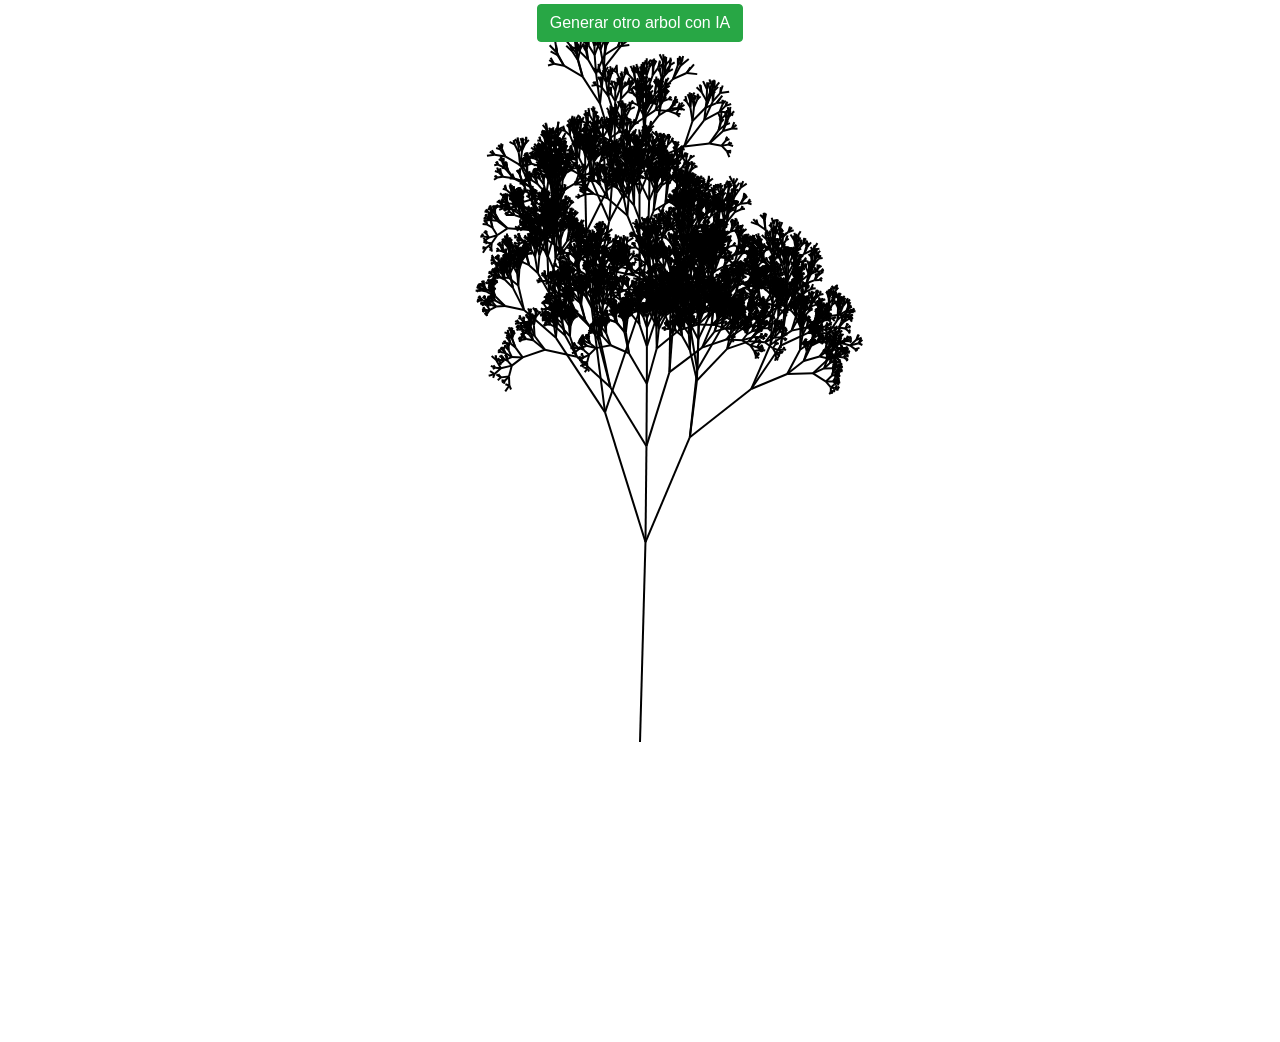
==== index.html @ b11f2bba "Add files via upload" ====
<!DOCTYPE html>
<html lang="en">
<head>
    <meta charset="UTF-8">
    <meta name="viewport" content="width=device-width, initial-scale=1.0">
    <link rel="stylesheet" href="https://cdn.jsdelivr.net/npm/bootstrap@4.3.1/dist/css/bootstrap.min.css" integrity="sha384-ggOyR0iXCbMQv3Xipma34MD+dH/1fQ784/j6cY/iJTQUOhcWr7x9JvoRxT2MZw1T" crossorigin="anonymous">
    <style>
        canvas {
            display: block;
        }
        *{
            margin:0;

        }
    </style>
    <title>Tree Visualization</title>
</head>
<body>
    <div class="d-flex justify-content-center">
        <a href="index.html"><button class="btn btn-success mt-1">Generar otro arbol con IA</button></a>
    </div>
    <div class="d-flex justify-content-center">
        <canvas id="treeCanvas" width="1000" height="1000"></canvas>
    </div>
    <script>
        var pi = Math.PI;
        function tree(x, y, angle, depth, branch_length, ctx) {
            if (depth === 0) {
                return;
            }
            
            let x2 = x + Math.cos(angle*(pi/180)-pi/2) * branch_length;
            let y2 = y + Math.sin(angle*(pi/180)-pi/2) * branch_length;
            /* console.log(x2)
            console.log(y2)
            console.log(angle*(pi/180)) */
            ctx.strokeStyle = 'black';
            ctx.lineWidth = 2;
            ctx.beginPath();
            ctx.moveTo(x, y);
            ctx.lineTo(x2, y2);
            ctx.stroke();
        
            //arboles de rama
            /* tree(x2, y2, angle - 60 / (1.5 + Math.random() * 2.5), depth - 1, branch_length/(1.2+Math.random()), ctx);
            tree(x2, y2, angle + 60 / (1.5 + Math.random() * 2.5), depth - 1, branch_length/(1.2+Math.random()), ctx); */

            tree(x2, y2, angle - 60 / (1.5 + Math.random() * 2.5), depth - 1, branch_length/(1.2+Math.random()), ctx);
            tree(x2, y2, angle + 60 / (1.5 + Math.random() * 2.5), depth - 1, branch_length/(1.2+Math.random()), ctx);
            tree(x2, y2, angle/ (1.5 + Math.random() * 2.5), depth - 1, branch_length/(1.2+Math.random()), ctx);
        }

        function drawTree() {
            const canvas = document.getElementById('treeCanvas');
            const ctx = canvas.getContext('2d');
            ctx.clearRect(0, 0, canvas.width, canvas.height);

            tree(500, 700, Math.PI / 2, 10, 200, ctx);
        }

        drawTree();
    </script>
</body>
</html>
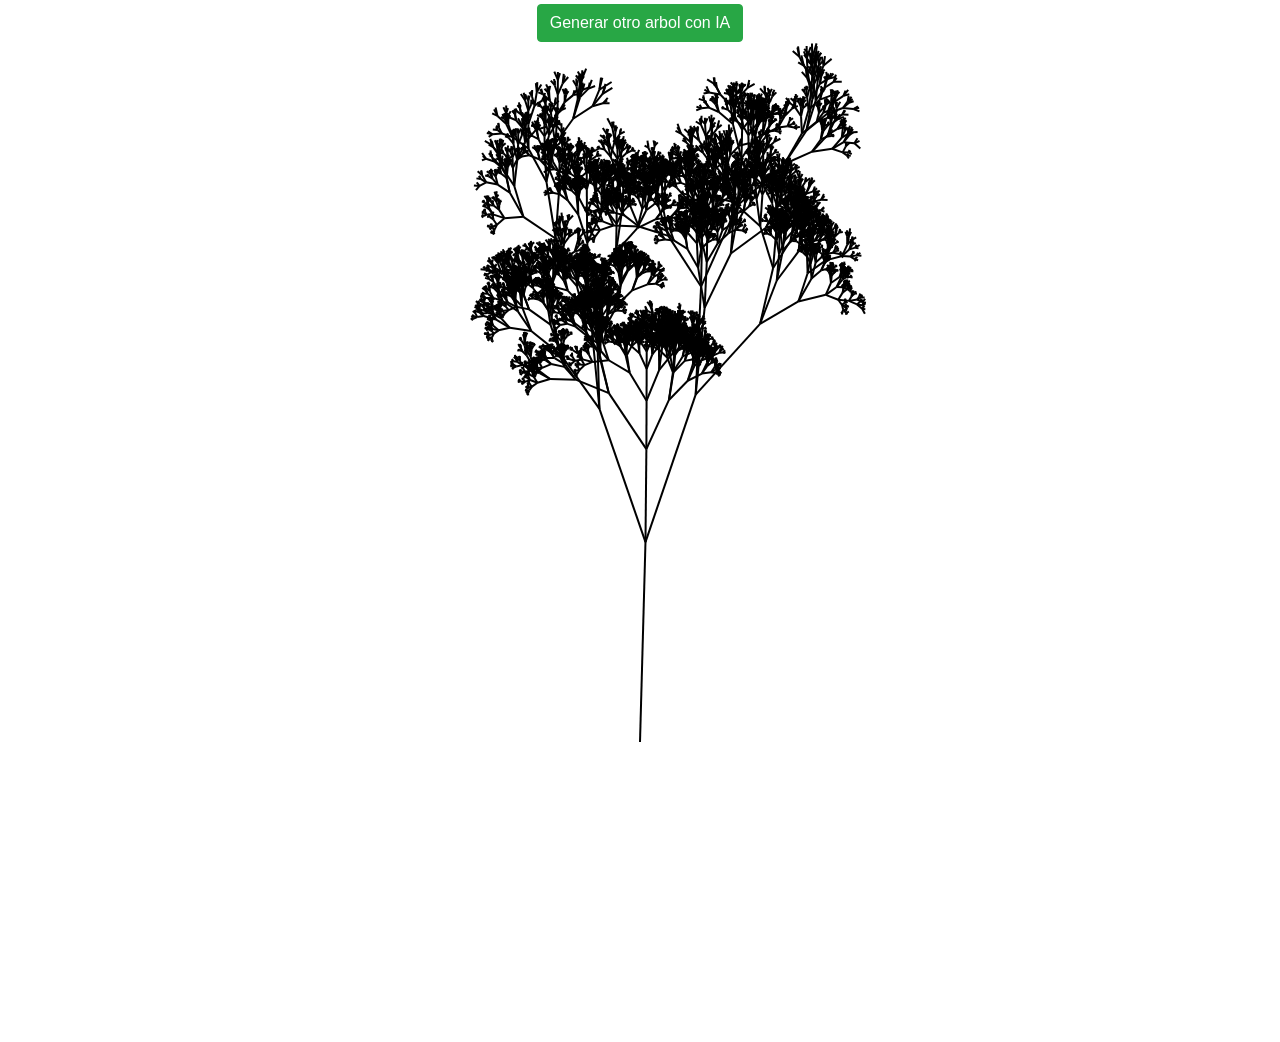
==== commit 47621105: "Update index.html" ====
--- a/index.html
+++ b/index.html
@@ -13,7 +13,7 @@
 
         }
     </style>
-    <title>Tree Visualization</title>
+    <title>Document</title>
 </head>
 <body>
     <div class="d-flex justify-content-center">
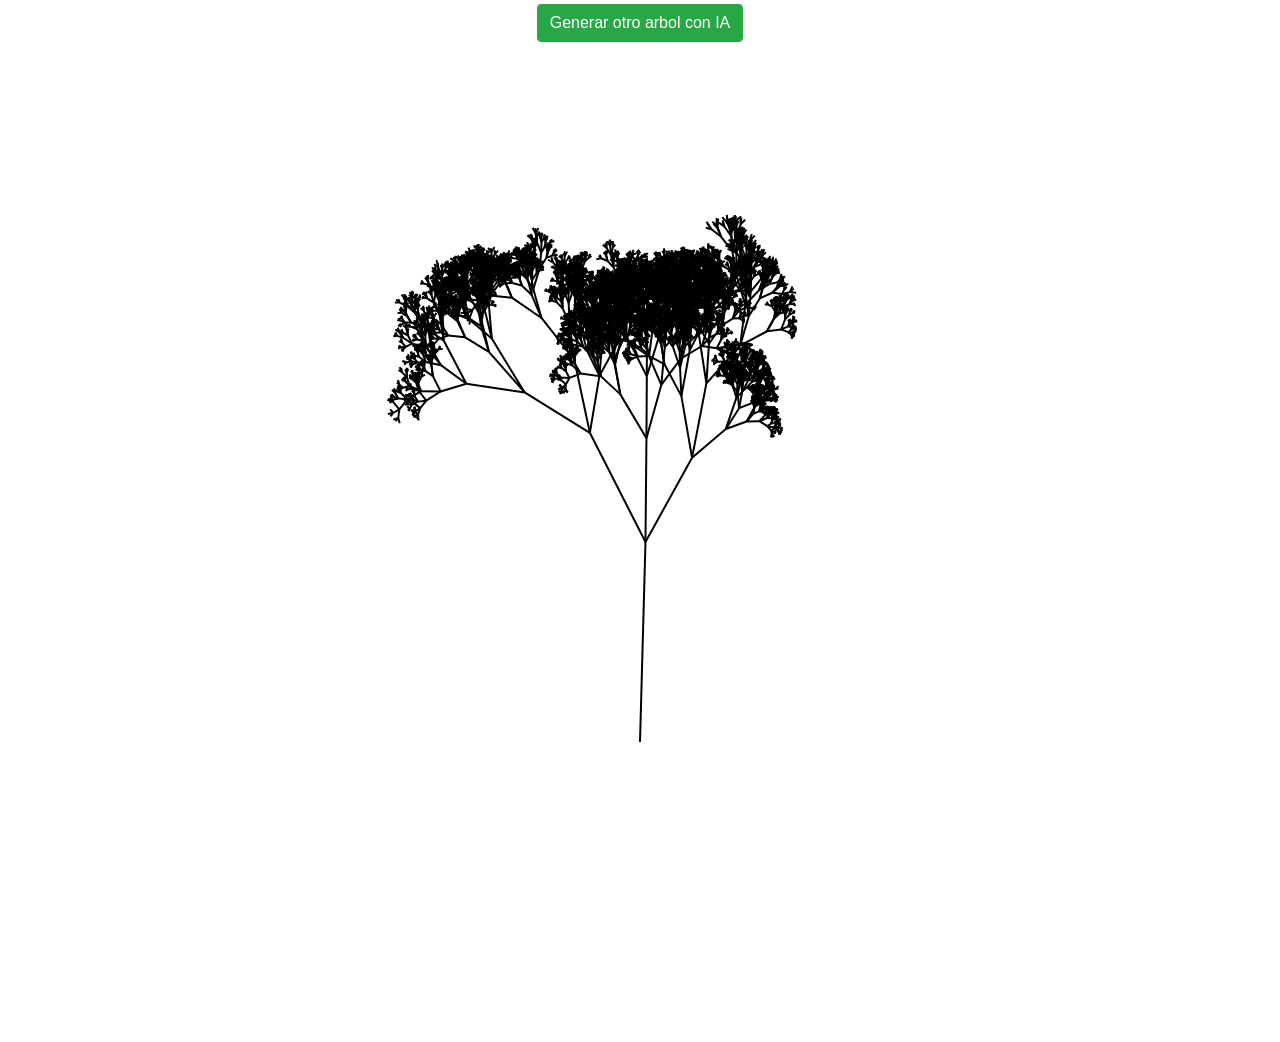
==== commit 3f139914: "Update index.html" ====
--- a/index.html
+++ b/index.html
@@ -13,7 +13,7 @@
 
         }
     </style>
-    <title>Document</title>
+    <title>Genera arbol</title>
 </head>
 <body>
     <div class="d-flex justify-content-center">
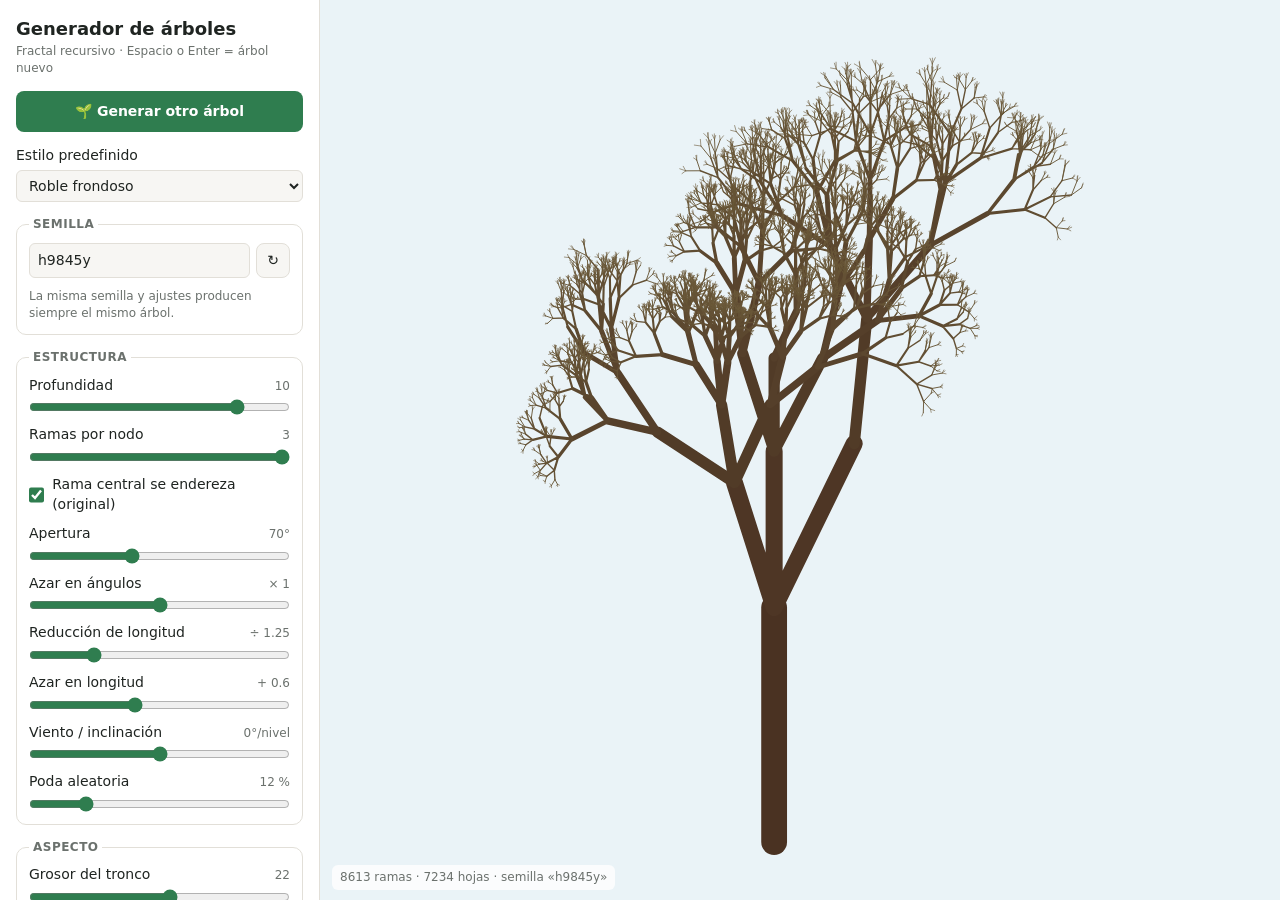
==== commit 74a699ec: "Rediseña el generador de árboles con controles, semilla, animación y exportación Mantiene el método " ====
--- a/index.html
+++ b/index.html
@@ -1,64 +1,571 @@
 <!DOCTYPE html>
-<html lang="en">
+<html lang="es">
 <head>
-    <meta charset="UTF-8">
-    <meta name="viewport" content="width=device-width, initial-scale=1.0">
-    <link rel="stylesheet" href="https://cdn.jsdelivr.net/npm/bootstrap@4.3.1/dist/css/bootstrap.min.css" integrity="sha384-ggOyR0iXCbMQv3Xipma34MD+dH/1fQ784/j6cY/iJTQUOhcWr7x9JvoRxT2MZw1T" crossorigin="anonymous">
-    <style>
-        canvas {
-            display: block;
-        }
-        *{
-            margin:0;
-
-        }
-    </style>
-    <title>Genera arbol</title>
+<meta charset="UTF-8">
+<meta name="viewport" content="width=device-width, initial-scale=1.0">
+<title>Generador de árboles</title>
+<meta name="description" content="Generador de árboles fractales recursivos con semilla, animación de crecimiento y exportación a PNG.">
+<style>
+  :root {
+    --bg: #f4f2ee;
+    --panel: #ffffff;
+    --text: #1f2421;
+    --muted: #6b716d;
+    --border: #e2dfd8;
+    --accent: #2f7d4f;
+    --accent-text: #ffffff;
+    --input: #f7f6f3;
+  }
+  @media (prefers-color-scheme: dark) {
+    :root {
+      --bg: #151816;
+      --panel: #1e2320;
+      --text: #e8ebe9;
+      --muted: #9aa39e;
+      --border: #2e3531;
+      --accent: #4caf78;
+      --accent-text: #0e1410;
+      --input: #262c28;
+    }
+  }
+  * { box-sizing: border-box; margin: 0; }
+  html, body { height: 100%; }
+  body {
+    background: var(--bg);
+    color: var(--text);
+    font: 14px/1.4 system-ui, -apple-system, "Segoe UI", Roboto, sans-serif;
+    display: grid;
+    grid-template-columns: 320px 1fr;
+    height: 100vh;
+    overflow: hidden;
+  }
+  aside {
+    background: var(--panel);
+    border-right: 1px solid var(--border);
+    overflow-y: auto;
+    padding: 16px;
+    display: flex;
+    flex-direction: column;
+    gap: 14px;
+  }
+  h1 { font-size: 18px; font-weight: 650; }
+  h1 small { display: block; font-size: 12px; font-weight: 400; color: var(--muted); margin-top: 2px; }
+  fieldset { border: 1px solid var(--border); border-radius: 10px; padding: 10px 12px 12px; display: flex; flex-direction: column; gap: 10px; }
+  legend { font-size: 12px; font-weight: 600; text-transform: uppercase; letter-spacing: .04em; color: var(--muted); padding: 0 4px; }
+  label { display: flex; flex-direction: column; gap: 4px; }
+  .row { display: flex; justify-content: space-between; align-items: baseline; gap: 8px; }
+  .row output { font-variant-numeric: tabular-nums; color: var(--muted); font-size: 12px; }
+  input[type=range] { width: 100%; accent-color: var(--accent); }
+  input[type=text], select {
+    width: 100%; padding: 6px 8px; border-radius: 6px;
+    border: 1px solid var(--border); background: var(--input); color: var(--text); font: inherit;
+  }
+  .colors { display: grid; grid-template-columns: repeat(2, 1fr); gap: 8px; }
+  .colors label { flex-direction: row; align-items: center; gap: 8px; font-size: 13px; }
+  input[type=color] { width: 32px; height: 26px; border: 1px solid var(--border); border-radius: 6px; padding: 0; background: none; cursor: pointer; }
+  .check { flex-direction: row; align-items: center; gap: 8px; cursor: pointer; }
+  .check input { accent-color: var(--accent); width: 16px; height: 16px; }
+  .seed { display: flex; gap: 6px; }
+  .seed input { flex: 1; }
+  button {
+    font: inherit; border-radius: 8px; border: 1px solid var(--border);
+    background: var(--input); color: var(--text); padding: 7px 10px; cursor: pointer;
+  }
+  button:hover { filter: brightness(0.96); }
+  button.primary { background: var(--accent); color: var(--accent-text); border-color: transparent; font-weight: 600; padding: 10px; }
+  .actions { display: grid; grid-template-columns: 1fr 1fr; gap: 8px; }
+  .hint { font-size: 12px; color: var(--muted); }
+  main { position: relative; min-width: 0; min-height: 0; }
+  canvas { display: block; width: 100%; height: 100%; }
+  #stats {
+    position: absolute; left: 12px; bottom: 10px; font-size: 12px; color: var(--muted);
+    background: color-mix(in srgb, var(--panel) 80%, transparent); padding: 4px 8px; border-radius: 6px;
+  }
+  #toast {
+    position: absolute; top: 12px; left: 50%; transform: translateX(-50%);
+    background: var(--text); color: var(--bg); padding: 6px 12px; border-radius: 8px;
+    font-size: 13px; opacity: 0; transition: opacity .2s; pointer-events: none;
+  }
+  #toast.show { opacity: 1; }
+  @media (max-width: 760px) {
+    body { grid-template-columns: 1fr; grid-template-rows: 60vh auto; height: auto; overflow: auto; }
+    main { grid-row: 1; height: 60vh; }
+    aside { grid-row: 2; border-right: 0; border-top: 1px solid var(--border); overflow: visible; }
+  }
+</style>
 </head>
 <body>
-    <div class="d-flex justify-content-center">
-        <a href="index.html"><button class="btn btn-success mt-1">Generar otro arbol con IA</button></a>
+<aside>
+  <h1>Generador de árboles <small>Fractal recursivo · Espacio o Enter = árbol nuevo</small></h1>
+
+  <button class="primary" id="btnNew">🌱 Generar otro árbol</button>
+
+  <label>Estilo predefinido
+    <select id="preset"></select>
+  </label>
+
+  <fieldset>
+    <legend>Semilla</legend>
+    <div class="seed">
+      <input type="text" id="seed" spellcheck="false" aria-label="Semilla">
+      <button id="btnRedraw" title="Volver a dibujar con esta semilla">↻</button>
     </div>
-    <div class="d-flex justify-content-center">
-        <canvas id="treeCanvas" width="1000" height="1000"></canvas>
+    <span class="hint">La misma semilla y ajustes producen siempre el mismo árbol.</span>
+  </fieldset>
+
+  <fieldset>
+    <legend>Estructura</legend>
+    <label><span class="row">Profundidad <output id="depthOut"></output></span>
+      <input type="range" id="depth" min="1" max="18" step="1"></label>
+    <label><span class="row">Ramas por nodo <output id="branchesOut"></output></span>
+      <input type="range" id="branches" min="2" max="3" step="1"></label>
+    <label class="check"><input type="checkbox" id="centerPull"> Rama central se endereza (original)</label>
+    <label><span class="row">Apertura <output id="spreadOut"></output></span>
+      <input type="range" id="spread" min="0" max="180" step="1"></label>
+    <label><span class="row">Azar en ángulos <output id="angleRandOut"></output></span>
+      <input type="range" id="angleRand" min="0" max="2" step="0.05"></label>
+    <label><span class="row">Reducción de longitud <output id="shrinkOut"></output></span>
+      <input type="range" id="shrink" min="1.02" max="2" step="0.01"></label>
+    <label><span class="row">Azar en longitud <output id="lenRandOut"></output></span>
+      <input type="range" id="lenRand" min="0" max="1.5" step="0.05"></label>
+    <label><span class="row">Viento / inclinación <output id="windOut"></output></span>
+      <input type="range" id="wind" min="-15" max="15" step="0.5"></label>
+    <label><span class="row">Poda aleatoria <output id="pruneOut"></output></span>
+      <input type="range" id="prune" min="0" max="0.6" step="0.01"></label>
+  </fieldset>
+
+  <fieldset>
+    <legend>Aspecto</legend>
+    <label><span class="row">Grosor del tronco <output id="trunkWidthOut"></output></span>
+      <input type="range" id="trunkWidth" min="0.5" max="40" step="0.5"></label>
+    <label><span class="row">Adelgazamiento <output id="taperOut"></output></span>
+      <input type="range" id="taper" min="0.4" max="1" step="0.01"></label>
+    <label><span class="row">Tamaño de hojas <output id="leafSizeOut"></output></span>
+      <input type="range" id="leafSize" min="0" max="12" step="0.5"></label>
+    <label><span class="row">Densidad de hojas <output id="leafDensityOut"></output></span>
+      <input type="range" id="leafDensity" min="0" max="1" step="0.05"></label>
+    <div class="colors">
+      <label><input type="color" id="trunkColor"> Tronco</label>
+      <label><input type="color" id="tipColor"> Puntas</label>
+      <label><input type="color" id="leafColor"> Hojas</label>
+      <label><input type="color" id="bgColor"> Fondo</label>
     </div>
-    <script>
-        var pi = Math.PI;
-        function tree(x, y, angle, depth, branch_length, ctx) {
-            if (depth === 0) {
-                return;
-            }
-            
-            let x2 = x + Math.cos(angle*(pi/180)-pi/2) * branch_length;
-            let y2 = y + Math.sin(angle*(pi/180)-pi/2) * branch_length;
-            /* console.log(x2)
-            console.log(y2)
-            console.log(angle*(pi/180)) */
-            ctx.strokeStyle = 'black';
-            ctx.lineWidth = 2;
-            ctx.beginPath();
-            ctx.moveTo(x, y);
-            ctx.lineTo(x2, y2);
-            ctx.stroke();
-        
-            //arboles de rama
-            /* tree(x2, y2, angle - 60 / (1.5 + Math.random() * 2.5), depth - 1, branch_length/(1.2+Math.random()), ctx);
-            tree(x2, y2, angle + 60 / (1.5 + Math.random() * 2.5), depth - 1, branch_length/(1.2+Math.random()), ctx); */
-
-            tree(x2, y2, angle - 60 / (1.5 + Math.random() * 2.5), depth - 1, branch_length/(1.2+Math.random()), ctx);
-            tree(x2, y2, angle + 60 / (1.5 + Math.random() * 2.5), depth - 1, branch_length/(1.2+Math.random()), ctx);
-            tree(x2, y2, angle/ (1.5 + Math.random() * 2.5), depth - 1, branch_length/(1.2+Math.random()), ctx);
-        }
-
-        function drawTree() {
-            const canvas = document.getElementById('treeCanvas');
-            const ctx = canvas.getContext('2d');
-            ctx.clearRect(0, 0, canvas.width, canvas.height);
-
-            tree(500, 700, Math.PI / 2, 10, 200, ctx);
-        }
-
-        drawTree();
-    </script>
+    <label class="check"><input type="checkbox" id="transparent"> Fondo transparente al exportar</label>
+  </fieldset>
+
+  <fieldset>
+    <legend>Animación</legend>
+    <label class="check"><input type="checkbox" id="animate"> Animar el crecimiento</label>
+    <label><span class="row">Duración <output id="durationOut"></output></span>
+      <input type="range" id="duration" min="0.3" max="6" step="0.1"></label>
+  </fieldset>
+
+  <div class="actions">
+    <button id="btnPng">⬇ Descargar PNG</button>
+    <button id="btnLink">🔗 Copiar enlace</button>
+  </div>
+</aside>
+
+<main>
+  <canvas id="treeCanvas"></canvas>
+  <div id="stats"></div>
+  <div id="toast"></div>
+</main>
+
+<script>
+'use strict';
+
+/* ---------- Ajustes y estilos predefinidos ---------- */
+
+// "Clásico" reproduce el método original: 3 ramas, apertura 60°, divisor de ángulo
+// 1.5 + azar·2.5, divisor de longitud 1.2 + azar, rama central = ángulo / divisor.
+const PRESETS = {
+  'Clásico (original)': {
+    depth: 10, branches: 3, centerPull: true, spread: 60, angleRand: 1, shrink: 1.2, lenRand: 1,
+    wind: 0, prune: 0, trunkWidth: 2, taper: 1, leafSize: 0, leafDensity: 0,
+    trunkColor: '#000000', tipColor: '#000000', leafColor: '#3c8d3c', bgColor: '#ffffff'
+  },
+  'Roble frondoso': {
+    depth: 10, branches: 3, centerPull: true, spread: 70, angleRand: 1, shrink: 1.25, lenRand: 0.6,
+    wind: 0, prune: 0.12, trunkWidth: 22, taper: 0.66, leafSize: 5, leafDensity: 0.9,
+    trunkColor: '#4a3222', tipColor: '#6b5a3a', leafColor: '#3f8f3a', bgColor: '#eaf3f7'
+  },
+  'Cerezo en flor': {
+    depth: 11, branches: 3, centerPull: true, spread: 75, angleRand: 1.2, shrink: 1.28, lenRand: 0.5,
+    wind: 0.8, prune: 0.18, trunkWidth: 16, taper: 0.65, leafSize: 4.5, leafDensity: 0.85,
+    trunkColor: '#3b2a2a', tipColor: '#5a3f3f', leafColor: '#f4a7c0', bgColor: '#fdf6f0'
+  },
+  'Otoño': {
+    depth: 10, branches: 3, centerPull: true, spread: 65, angleRand: 1, shrink: 1.24, lenRand: 0.7,
+    wind: -1.2, prune: 0.15, trunkWidth: 18, taper: 0.67, leafSize: 5, leafDensity: 0.75,
+    trunkColor: '#3d2b1f', tipColor: '#6e4b2a', leafColor: '#e0762b', bgColor: '#f7ecd9'
+  },
+  'Sauce al viento': {
+    depth: 13, branches: 2, centerPull: false, spread: 38, angleRand: 0.8, shrink: 1.12, lenRand: 0.25,
+    wind: 6, prune: 0.05, trunkWidth: 14, taper: 0.75, leafSize: 2.5, leafDensity: 0.7,
+    trunkColor: '#3a3326', tipColor: '#7a8a4a', leafColor: '#9cc26a', bgColor: '#eef3e6'
+  },
+  'Invierno nocturno': {
+    depth: 12, branches: 2, centerPull: false, spread: 50, angleRand: 1.3, shrink: 1.18, lenRand: 0.4,
+    wind: 0, prune: 0.08, trunkWidth: 12, taper: 0.72, leafSize: 1.5, leafDensity: 0.25,
+    trunkColor: '#c9d6e3', tipColor: '#7f93a8', leafColor: '#ffffff', bgColor: '#0f1724'
+  },
+  'Neón': {
+    depth: 11, branches: 3, centerPull: false, spread: 90, angleRand: 0.6, shrink: 1.35, lenRand: 0.3,
+    wind: 0, prune: 0, trunkWidth: 6, taper: 0.8, leafSize: 2, leafDensity: 1,
+    trunkColor: '#ff3cac', tipColor: '#2b86c5', leafColor: '#00ffd5', bgColor: '#0b0b12'
+  }
+};
+
+const NUMERIC = ['depth', 'branches', 'spread', 'angleRand', 'shrink', 'lenRand', 'wind', 'prune',
+  'trunkWidth', 'taper', 'leafSize', 'leafDensity', 'duration'];
+const COLORS = ['trunkColor', 'tipColor', 'leafColor', 'bgColor'];
+const BOOLS = ['centerPull', 'transparent', 'animate'];
+const FORMAT = {
+  spread: v => v + '°', wind: v => v + '°/nivel', prune: v => Math.round(v * 100) + ' %',
+  leafDensity: v => Math.round(v * 100) + ' %', duration: v => v + ' s',
+  shrink: v => '÷ ' + v, angleRand: v => '× ' + v, lenRand: v => '+ ' + v
+};
+const MAX_SEGMENTS = 350000;
+
+const $ = id => document.getElementById(id);
+const canvas = $('treeCanvas');
+const ctx = canvas.getContext('2d');
+
+let params = {};
+let tree = null;
+let anim = null;
+
+/* ---------- Números aleatorios con semilla ---------- */
+
+function hashString(str) {
+  let h = 1779033703 ^ str.length;
+  for (let i = 0; i < str.length; i++) {
+    h = Math.imul(h ^ str.charCodeAt(i), 3432918353);
+    h = (h << 13) | (h >>> 19);
+  }
+  return h >>> 0;
+}
+
+function mulberry32(a) {
+  return function () {
+    a |= 0; a = (a + 0x6D2B79F5) | 0;
+    let t = Math.imul(a ^ (a >>> 15), 1 | a);
+    t = (t + Math.imul(t ^ (t >>> 7), 61 | t)) ^ t;
+    return ((t ^ (t >>> 14)) >>> 0) / 4294967296;
+  };
+}
+
+function randomSeed() {
+  return Math.random().toString(36).slice(2, 8);
+}
+
+/* ---------- Generación (mismo método recursivo del original) ---------- */
+
+function maxDepthFor(branches) {
+  let total = 0, n = 1, d = 0;
+  while (total + n <= MAX_SEGMENTS) { total += n; n *= branches; d++; }
+  return d;
+}
+
+function buildTree(p) {
+  const rand = mulberry32(hashString(p.seed));
+  const depth = Math.min(p.depth, maxDepthFor(p.branches));
+  const levels = Array.from({ length: depth }, () => []);
+  const tips = [];
+  const angleDivMin = 1.5, angleDivRange = 2.5 * p.angleRand;
+  const pi = Math.PI;
+
+  // Igual que tree(x, y, angle, depth, branch_length) del original:
+  // cada rama se dibuja y genera hijas con ángulo ± apertura / (1.5 + azar·2.5)
+  // y longitud / (1.2 + azar).
+  function tree(x, y, angle, d, len) {
+    const x2 = x + Math.cos(angle * (pi / 180) - pi / 2) * len;
+    const y2 = y + Math.sin(angle * (pi / 180) - pi / 2) * len;
+    levels[depth - d].push(x, y, x2, y2);
+
+    if (d === 1) { tips.push(x2, y2, angle); return; }
+
+    const next = a => {
+      if (p.prune > 0 && rand() < p.prune) return;
+      tree(x2, y2, a + p.wind, d - 1, len / (p.shrink + rand() * p.lenRand));
+    };
+    next(angle - p.spread / (angleDivMin + rand() * angleDivRange));
+    next(angle + p.spread / (angleDivMin + rand() * angleDivRange));
+    if (p.branches === 3) {
+      next(p.centerPull ? angle / (angleDivMin + rand() * angleDivRange) : angle);
+    }
+  }
+  tree(0, 0, 0, depth, 200);
+
+  // Hojas en las puntas, con ligera variación de tono agrupada en 5 tonos
+  const leaves = [[], [], [], [], []];
+  if (p.leafSize > 0 && p.leafDensity > 0) {
+    for (let i = 0; i < tips.length; i += 3) {
+      const count = rand() < p.leafDensity ? (rand() < 0.5 ? 1 : 2) : 0;
+      for (let k = 0; k < count; k++) {
+        const r = p.leafSize * (0.6 + rand() * 0.8);
+        const ox = (rand() - 0.5) * p.leafSize * 2;
+        const oy = (rand() - 0.5) * p.leafSize * 2;
+        leaves[Math.floor(rand() * 5)].push(tips[i] + ox, tips[i + 1] + oy, r);
+      }
+    }
+  }
+
+  // Caja envolvente para ajustar el árbol al lienzo
+  let minX = Infinity, minY = Infinity, maxX = -Infinity, maxY = -Infinity;
+  const extend = (x, y, pad) => {
+    if (x - pad < minX) minX = x - pad; if (x + pad > maxX) maxX = x + pad;
+    if (y - pad < minY) minY = y - pad; if (y + pad > maxY) maxY = y + pad;
+  };
+  levels.forEach((seg, i) => {
+    const pad = widthAt(p, i, depth) / 2;
+    for (let j = 0; j < seg.length; j += 4) { extend(seg[j], seg[j + 1], pad); extend(seg[j + 2], seg[j + 3], pad); }
+  });
+  leaves.forEach(g => { for (let j = 0; j < g.length; j += 3) extend(g[j], g[j + 1], g[j + 2]); });
+
+  const segments = levels.reduce((s, l) => s + l.length / 4, 0);
+  const leafCount = leaves.reduce((s, l) => s + l.length / 3, 0);
+  return { levels, leaves, depth, segments, leafCount, bounds: { minX, minY, maxX, maxY } };
+}
+
+function widthAt(p, level) {
+  return Math.max(0.35, p.trunkWidth * Math.pow(p.taper, level));
+}
+
+/* ---------- Dibujo ---------- */
+
+function hexToRgb(hex) {
+  const n = parseInt(hex.slice(1), 16);
+  return [(n >> 16) & 255, (n >> 8) & 255, n & 255];
+}
+function mix(a, b, t) {
+  const A = hexToRgb(a), B = hexToRgb(b);
+  return `rgb(${A.map((v, i) => Math.round(v + (B[i] - v) * t)).join(',')})`;
+}
+function shade(hex, amount) {
+  const c = hexToRgb(hex).map(v => Math.max(0, Math.min(255, Math.round(v + amount))));
+  return `rgb(${c.join(',')})`;
+}
+
+// progress: número de niveles dibujados (puede ser fraccionario); Infinity = completo
+function render(target, W, H, p, t, progress = Infinity, transparent = false) {
+  target.save();
+  target.clearRect(0, 0, W, H);
+  if (!transparent) { target.fillStyle = p.bgColor; target.fillRect(0, 0, W, H); }
+
+  const b = t.bounds;
+  const bw = b.maxX - b.minX, bh = b.maxY - b.minY;
+  const pad = Math.min(W, H) * 0.05;
+  const s = Math.min((W - pad * 2) / bw, (H - pad * 2) / bh);
+  // Centrado horizontal, apoyado en la base del lienzo
+  target.translate(W / 2 - (b.minX + bw / 2) * s, H - pad - b.maxY * s);
+  target.scale(s, s);
+  target.lineCap = 'round';
+
+  const n = t.levels.length;
+  for (let i = 0; i < n; i++) {
+    if (progress <= i) break;
+    const f = Math.min(1, progress - i);
+    const seg = t.levels[i];
+    target.strokeStyle = mix(p.trunkColor, p.tipColor, n > 1 ? i / (n - 1) : 0);
+    target.lineWidth = widthAt(p, i);
+    target.beginPath();
+    for (let j = 0; j < seg.length; j += 4) {
+      target.moveTo(seg[j], seg[j + 1]);
+      target.lineTo(seg[j] + (seg[j + 2] - seg[j]) * f, seg[j + 1] + (seg[j + 3] - seg[j + 1]) * f);
+    }
+    target.stroke();
+  }
+
+  const leafAlpha = Math.max(0, Math.min(1, progress - n));
+  if (leafAlpha > 0) {
+    target.globalAlpha = leafAlpha * 0.9;
+    t.leaves.forEach((g, k) => {
+      if (!g.length) return;
+      target.fillStyle = shade(p.leafColor, (k - 2) * 14);
+      target.beginPath();
+      for (let j = 0; j < g.length; j += 3) {
+        target.moveTo(g[j] + g[j + 2], g[j + 1]);
+        target.arc(g[j], g[j + 1], g[j + 2], 0, Math.PI * 2);
+      }
+      target.fill();
+    });
+  }
+  target.restore();
+}
+
+function draw(progress = Infinity) {
+  if (!tree) return;
+  render(ctx, canvas.width, canvas.height, params, tree, progress);
+}
+
+function resizeCanvas() {
+  const dpr = window.devicePixelRatio || 1;
+  const r = canvas.getBoundingClientRect();
+  canvas.width = Math.max(1, Math.round(r.width * dpr));
+  canvas.height = Math.max(1, Math.round(r.height * dpr));
+  if (!anim) draw();
+}
+
+function stopAnimation() {
+  if (anim) { cancelAnimationFrame(anim); anim = null; }
+}
+
+function animateGrowth() {
+  stopAnimation();
+  const total = tree.levels.length + (tree.leafCount ? 1 : 0);
+  const start = performance.now();
+  const ms = params.duration * 1000;
+  const step = now => {
+    const k = Math.min(1, (now - start) / ms);
+    const eased = 1 - Math.pow(1 - k, 2);
+    draw(eased * total);
+    anim = k < 1 ? requestAnimationFrame(step) : null;
+  };
+  anim = requestAnimationFrame(step);
+}
+
+/* ---------- Interfaz ---------- */
+
+function readParams() {
+  const p = { seed: $('seed').value.trim() || '0' };
+  NUMERIC.forEach(k => p[k] = parseFloat($(k).value));
+  COLORS.forEach(k => p[k] = $(k).value);
+  BOOLS.forEach(k => p[k] = $(k).checked);
+  return p;
+}
+
+function writeParams(p) {
+  if (p.seed !== undefined) $('seed').value = p.seed;
+  NUMERIC.forEach(k => { if (p[k] !== undefined) $(k).value = p[k]; });
+  COLORS.forEach(k => { if (p[k] !== undefined) $(k).value = p[k]; });
+  BOOLS.forEach(k => { if (p[k] !== undefined) $(k).checked = p[k]; });
+}
+
+function updateOutputs() {
+  const p = readParams();
+  NUMERIC.forEach(k => {
+    const o = $(k + 'Out');
+    if (o) o.textContent = FORMAT[k] ? FORMAT[k](p[k]) : p[k];
+  });
+  const maxD = maxDepthFor(p.branches);
+  $('depth').max = maxD;
+  if (p.depth > maxD) { $('depth').value = maxD; $('depthOut').textContent = maxD; }
+  $('centerPull').disabled = p.branches !== 3;
+  $('duration').disabled = !p.animate;
+}
+
+function regenerate(animate = false) {
+  updateOutputs();
+  params = readParams();
+  tree = buildTree(params);
+  $('stats').textContent =
+    `${tree.segments.toLocaleString('es')} ramas · ${tree.leafCount.toLocaleString('es')} hojas · semilla «${params.seed}»`;
+  history.replaceState(null, '', '#' + serialize(params));
+  if (animate && params.animate) animateGrowth();
+  else { stopAnimation(); draw(); }
+}
+
+function serialize(p) {
+  const q = new URLSearchParams();
+  q.set('seed', p.seed);
+  NUMERIC.forEach(k => q.set(k, p[k]));
+  COLORS.forEach(k => q.set(k, p[k].slice(1)));
+  BOOLS.forEach(k => q.set(k, p[k] ? 1 : 0));
+  return q.toString();
+}
+
+function deserialize(hash) {
+  const q = new URLSearchParams(hash.replace(/^#/, ''));
+  if (!q.has('seed')) return null;
+  const p = { seed: q.get('seed') };
+  NUMERIC.forEach(k => { if (q.has(k) && !isNaN(parseFloat(q.get(k)))) p[k] = parseFloat(q.get(k)); });
+  COLORS.forEach(k => { if (/^[0-9a-f]{6}$/i.test(q.get(k) || '')) p[k] = '#' + q.get(k); });
+  BOOLS.forEach(k => { if (q.has(k)) p[k] = q.get(k) === '1'; });
+  return p;
+}
+
+function toast(msg) {
+  const el = $('toast');
+  el.textContent = msg;
+  el.classList.add('show');
+  clearTimeout(toast.t);
+  toast.t = setTimeout(() => el.classList.remove('show'), 1600);
+}
+
+function newTree() {
+  $('seed').value = randomSeed();
+  regenerate(true);
+}
+
+function exportPng() {
+  const size = 2400;
+  const off = document.createElement('canvas');
+  const aspect = canvas.width / canvas.height || 1;
+  off.width = aspect >= 1 ? size : Math.round(size * aspect);
+  off.height = aspect >= 1 ? Math.round(size / aspect) : size;
+  render(off.getContext('2d'), off.width, off.height, params, tree, Infinity, params.transparent);
+  off.toBlob(blob => {
+    const a = document.createElement('a');
+    a.href = URL.createObjectURL(blob);
+    a.download = `arbol-${params.seed}.png`;
+    a.click();
+    setTimeout(() => URL.revokeObjectURL(a.href), 1000);
+  });
+}
+
+function init() {
+  const sel = $('preset');
+  Object.keys(PRESETS).forEach(name => sel.add(new Option(name, name)));
+  sel.add(new Option('Personalizado', 'custom'));
+
+  writeParams({ ...PRESETS['Roble frondoso'], animate: true, duration: 1.8, transparent: false });
+  sel.value = 'Roble frondoso';
+
+  const fromUrl = deserialize(location.hash);
+  if (fromUrl) { writeParams(fromUrl); sel.value = 'custom'; }
+  else $('seed').value = randomSeed();
+
+  sel.addEventListener('change', () => {
+    if (sel.value === 'custom') return;
+    writeParams(PRESETS[sel.value]);
+    regenerate(true);
+  });
+
+  document.querySelectorAll('aside input').forEach(el => {
+    const structural = el.id !== 'animate' && el.id !== 'duration' && el.id !== 'transparent';
+    el.addEventListener('input', () => {
+      if (el.id === 'seed') return;
+      if (structural && el.id !== 'seed') sel.value = 'custom';
+      regenerate(false);
+    });
+  });
+  $('seed').addEventListener('change', () => regenerate(true));
+  $('seed').addEventListener('keydown', e => { if (e.key === 'Enter') { e.stopPropagation(); regenerate(true); } });
+
+  $('btnNew').addEventListener('click', newTree);
+  $('btnRedraw').addEventListener('click', () => regenerate(true));
+  $('btnPng').addEventListener('click', exportPng);
+  $('btnLink').addEventListener('click', async () => {
+    try { await navigator.clipboard.writeText(location.href); toast('Enlace copiado'); }
+    catch { toast('No se pudo copiar el enlace'); }
+  });
+
+  document.addEventListener('keydown', e => {
+    const tag = e.target.tagName;
+    if ((e.key === ' ' || e.key === 'Enter') && tag !== 'INPUT' && tag !== 'SELECT' && tag !== 'BUTTON') {
+      e.preventDefault();
+      newTree();
+    }
+  });
+
+  new ResizeObserver(resizeCanvas).observe(canvas);
+  resizeCanvas();
+  regenerate(true);
+}
+
+init();
+</script>
 </body>
 </html>
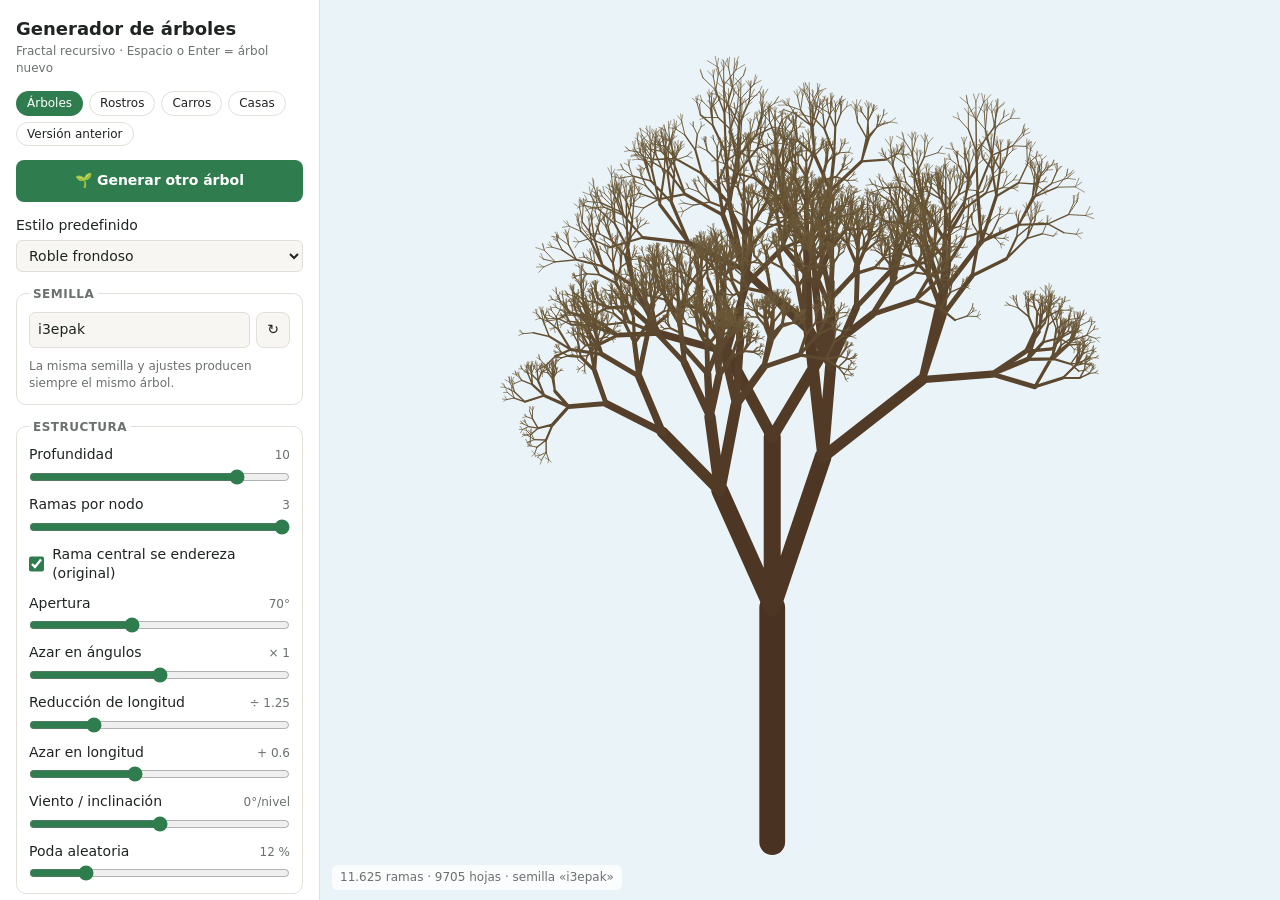
==== commit 4f1860ea: "Agrega generadores de rostros, carros y casas, y conserva la versión anterior - antes_arboles.html: " ====
--- a/index.html
+++ b/index.html
@@ -50,6 +50,13 @@
   }
   h1 { font-size: 18px; font-weight: 650; }
   h1 small { display: block; font-size: 12px; font-weight: 400; color: var(--muted); margin-top: 2px; }
+  .nav { display: flex; flex-wrap: wrap; gap: 6px; }
+  .nav a {
+    font-size: 12px; text-decoration: none; color: var(--text);
+    border: 1px solid var(--border); border-radius: 999px; padding: 3px 10px;
+  }
+  .nav a:hover { border-color: var(--accent); }
+  .nav a.active { background: var(--accent); color: var(--accent-text); border-color: transparent; }
   fieldset { border: 1px solid var(--border); border-radius: 10px; padding: 10px 12px 12px; display: flex; flex-direction: column; gap: 10px; }
   legend { font-size: 12px; font-weight: 600; text-transform: uppercase; letter-spacing: .04em; color: var(--muted); padding: 0 4px; }
   label { display: flex; flex-direction: column; gap: 4px; }
@@ -97,6 +104,13 @@
 <body>
 <aside>
   <h1>Generador de árboles <small>Fractal recursivo · Espacio o Enter = árbol nuevo</small></h1>
+  <nav class="nav">
+    <a href="index.html" class="active">Árboles</a>
+    <a href="rostros.html">Rostros</a>
+    <a href="carros.html">Carros</a>
+    <a href="casas.html">Casas</a>
+    <a href="antes_arboles.html">Versión anterior</a>
+  </nav>
 
   <button class="primary" id="btnNew">🌱 Generar otro árbol</button>
 
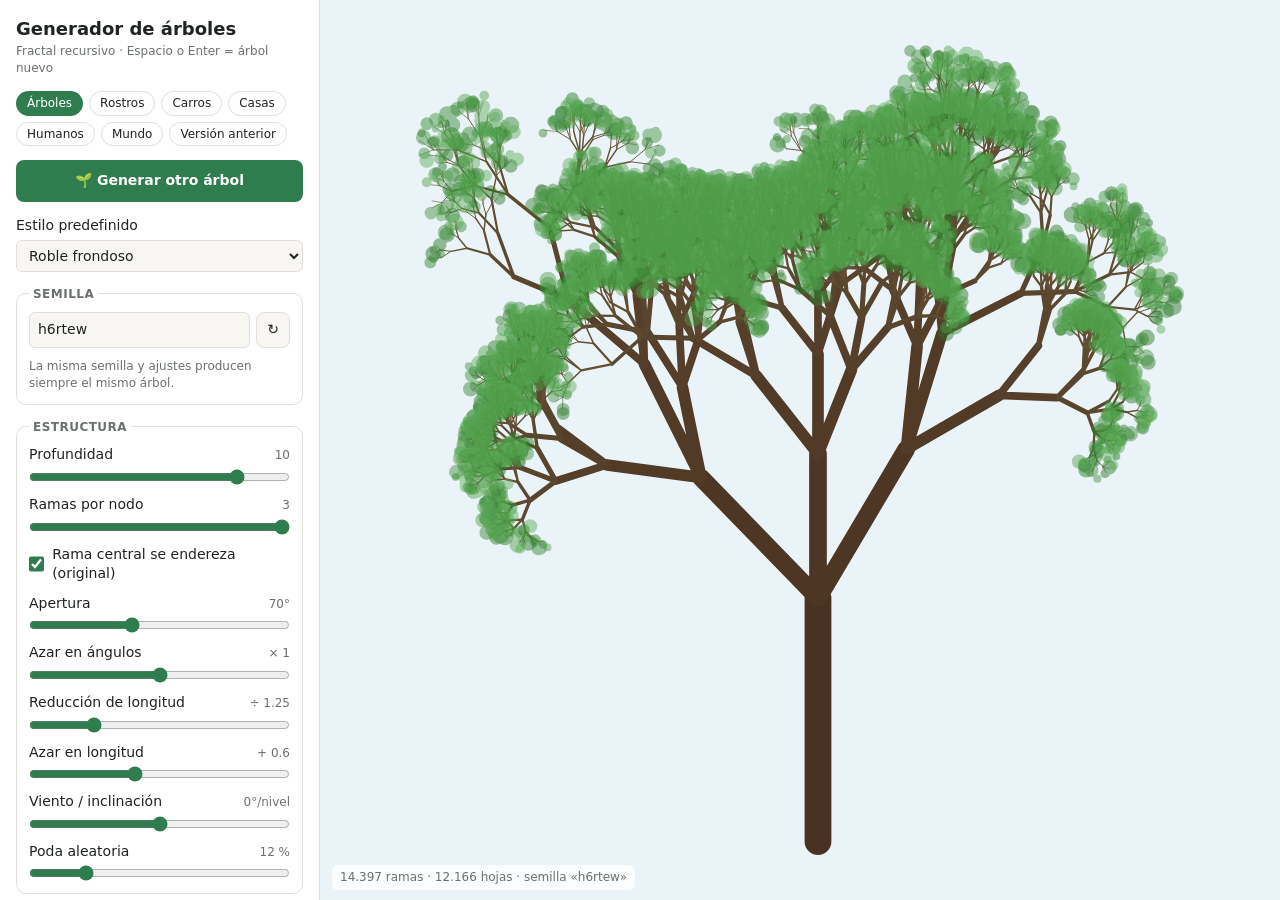
==== commit 8b740f74: "Agrega generador de humanos y un mundo recorrible que combina todo - humanos.html / humano.js: perso" ====
--- a/index.html
+++ b/index.html
@@ -109,6 +109,8 @@
     <a href="rostros.html">Rostros</a>
     <a href="carros.html">Carros</a>
     <a href="casas.html">Casas</a>
+    <a href="humanos.html">Humanos</a>
+    <a href="mundo.html">Mundo</a>
     <a href="antes_arboles.html">Versión anterior</a>
   </nav>
 
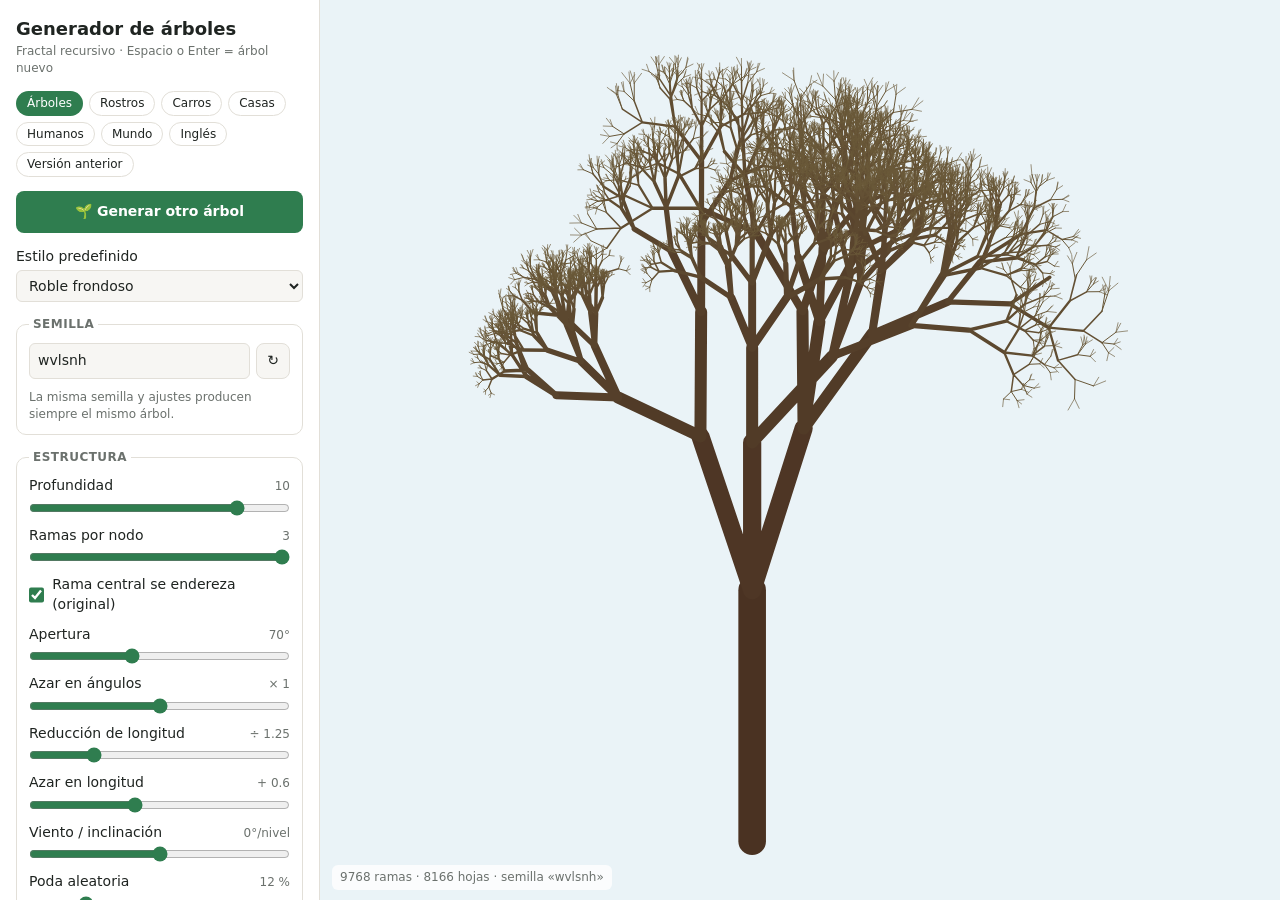
==== commit d16fd5eb: "Agrega English Town: un mundo 2D para aprender inglés - mundo_ingles.html: pueblo recorrible en toda" ====
--- a/index.html
+++ b/index.html
@@ -111,6 +111,7 @@
     <a href="casas.html">Casas</a>
     <a href="humanos.html">Humanos</a>
     <a href="mundo.html">Mundo</a>
+    <a href="mundo_ingles.html">Inglés</a>
     <a href="antes_arboles.html">Versión anterior</a>
   </nav>
 
